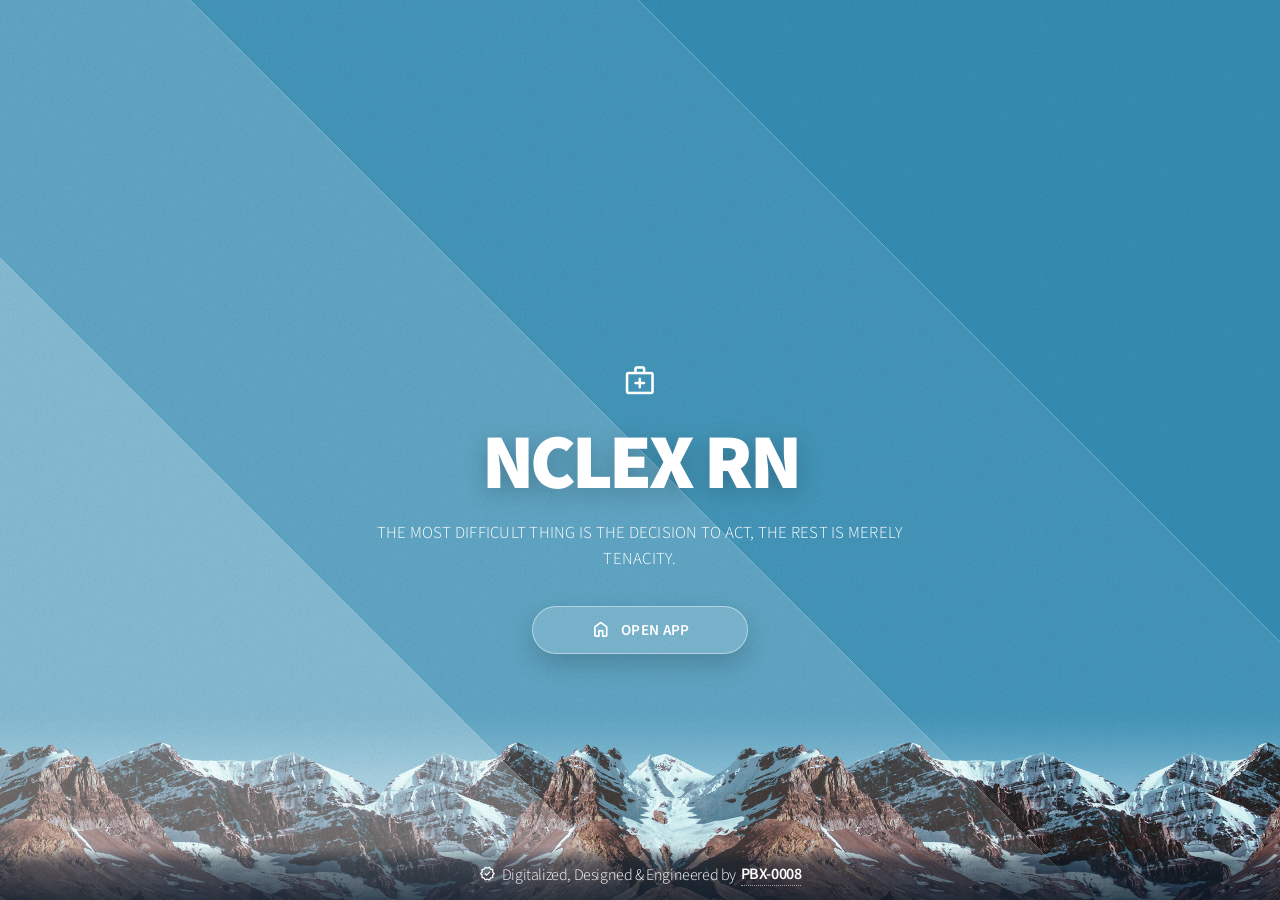
==== index.html @ b42638b0 "Add files via upload" ====
<!DOCTYPE HTML>
<!-- Customized NCLEX RN software by Jagmohan Singh. -->
<html lang="en">
  <head>
    <title>NCLEX RN</title>
    <meta charset="utf-8" />
    <meta name="viewport" content="width=device-width, initial-scale=1, viewport-fit=cover" />
    <meta name="description" content="NCLEX RN learning software launch page" />
    <meta name="theme-color" content="#0067A9" />
    <link rel="preconnect" href="https://fonts.googleapis.com" />
    <link rel="preconnect" href="https://fonts.gstatic.com" crossorigin />
    <link rel="stylesheet" href="https://fonts.googleapis.com/css2?family=Material+Symbols+Rounded:opsz,wght,FILL,GRAD@24,400,1,0" />
    <link rel="stylesheet" href="assets/css/main.css" />
    <noscript><link rel="stylesheet" href="assets/css/noscript.css" /></noscript>
  </head>
  <body class="is-preload">
    <div id="wrapper">
      <div id="bg"></div>
      <div id="overlay"></div>
      <div id="main">
        <header id="header" aria-label="NCLEX RN launch screen">
          <div class="app-badge" aria-hidden="true">
            <span class="material-symbols-rounded">medical_services</span>
          </div>
          <h1>NCLEX RN</h1>
          <p class="tagline">THE MOST DIFFICULT THING IS THE DECISION TO ACT, THE REST IS MERELY TENACITY.</p>
          <nav aria-label="Main software navigation">
            <ul>
              <li class="center-action">
                <a href="main.html" class="launch-button" aria-label="Open NCLEX RN main page" title="Open NCLEX RN main page">
                  <span class="material-symbols-rounded" aria-hidden="true">home</span>
                  <span class="button-text">OPEN APP</span>
                </a>
              </li>
            </ul>
          </nav>
        </header>
        <footer id="footer">
          <span class="copyright">
            <span class="material-symbols-rounded footer-icon" aria-hidden="true">verified</span>
            Digitalized, Designed &amp; Engineered by
            <a href="https://www.instagram.com/pbx0008nclexrn/" target="_blank" rel="noopener noreferrer">PBX-0008</a>
          </span>
        </footer>
      </div>
    </div>
    <script>
      window.addEventListener('load', () => document.body.classList.remove('is-preload'));
      window.onorientationchange = () => { document.body.scrollTop = 0; };
    </script>
  </body>
</html>
---- assets/css/main.css ----
@import url("https://fonts.googleapis.com/css?family=Source+Sans+Pro:300,900");

/*
	Aerial by HTML5 UP
	html5up.net | @ajlkn
	Free for personal and commercial use under the CCA 3.0 license (html5up.net/license)
*/

html, body, div, span, applet, object,
iframe, h1, h2, h3, h4, h5, h6, p, blockquote,
pre, a, abbr, acronym, address, big, cite,
code, del, dfn, em, img, ins, kbd, q, s, samp,
small, strike, strong, sub, sup, tt, var, b,
u, i, center, dl, dt, dd, ol, ul, li, fieldset,
form, label, legend, table, caption, tbody,
tfoot, thead, tr, th, td, article, aside,
canvas, details, embed, figure, figcaption,
footer, header, hgroup, menu, nav, output, ruby,
section, summary, time, mark, audio, video {
	margin: 0;
	padding: 0;
	border: 0;
	font-size: 100%;
	font: inherit;
	vertical-align: baseline;}

article, aside, details, figcaption, figure,
footer, header, hgroup, menu, nav, section {
	display: block;}

body {
	line-height: 1;
}

ol, ul {
	list-style: none;
}

blockquote, q {
	quotes: none;
}

	blockquote:before, blockquote:after, q:before, q:after {
		content: '';
		content: none;
	}

table {
	border-collapse: collapse;
	border-spacing: 0;
}

body {
	-webkit-text-size-adjust: none;
}

mark {
	background-color: transparent;
	color: inherit;
}

input::-moz-focus-inner {
	border: 0;
	padding: 0;
}

input, select, textarea {
	-moz-appearance: none;
	-webkit-appearance: none;
	-ms-appearance: none;
	appearance: none;
}

/* Basic */

	html {
		box-sizing: border-box;
	}

	*, *:before, *:after {
		box-sizing: inherit;
	}

	body {
		background: #fff;
		overflow: hidden;
	}

		body.is-preload *, body.is-preload *:before, body.is-preload *:after {
			-moz-animation: none !important;
			-webkit-animation: none !important;
			-ms-animation: none !important;
			animation: none !important;
			-moz-transition: none !important;
			-webkit-transition: none !important;
			-ms-transition: none !important;
			transition: none !important;
		}

	body, input, select, textarea {
		color: #fff;
		font-family: 'Source Sans Pro', sans-serif;
		font-size: 15pt;
		font-weight: 300 !important;
		letter-spacing: -0.025em;
		line-height: 1.75em;
	}

	a {
		-moz-transition: border-color 0.2s ease-in-out;
		-webkit-transition: border-color 0.2s ease-in-out;
		-ms-transition: border-color 0.2s ease-in-out;
		transition: border-color 0.2s ease-in-out;
		border-bottom: dotted 1px;
		color: inherit;
		outline: 0;
		text-decoration: none;
	}

		a:hover {
			border-color: transparent;
		}

/* Icon */

	.icon {
		text-decoration: none;
		position: relative;
	}

		.icon:before {
			-moz-osx-font-smoothing: grayscale;
			-webkit-font-smoothing: antialiased;
			display: inline-block;
			font-style: normal;
			font-variant: normal;
			text-rendering: auto;
			line-height: 1;
			text-transform: none !important;
			font-family: 'Font Awesome 5 Free';
			font-weight: 400;
		}

		.icon > .label {
			display: none;
		}

		.icon.solid:before {
			font-weight: 900;
		}

		.icon.brands:before {
			font-family: 'Font Awesome 5 Brands';
		}

/* Wrapper */

	@-moz-keyframes wrapper {
		0% {
			opacity: 0;
		}

		100% {
			opacity: 1;
		}
	}

	@-webkit-keyframes wrapper {
		0% {
			opacity: 0;
		}

		100% {
			opacity: 1;
		}
	}

	@-ms-keyframes wrapper {
		0% {
			opacity: 0;
		}

		100% {
			opacity: 1;
		}
	}

	@keyframes wrapper {
		0% {
			opacity: 0;
		}

		100% {
			opacity: 1;
		}
	}

	#wrapper {
		-moz-animation: wrapper 3s forwards;
		-webkit-animation: wrapper 3s forwards;
		-ms-animation: wrapper 3s forwards;
		animation: wrapper 3s forwards;
		height: 100%;
		left: 0;
		opacity: 0;
		position: fixed;
		top: 0;
		width: 100%;
	}

/* BG */

	#bg {
		-moz-animation: bg 60s linear infinite;
		-webkit-animation: bg 60s linear infinite;
		-ms-animation: bg 60s linear infinite;
		animation: bg 60s linear infinite;
		-moz-backface-visibility: hidden;
		-webkit-backface-visibility: hidden;
		-ms-backface-visibility: hidden;
		backface-visibility: hidden;
		-moz-transform: translate3d(0,0,0);
		-webkit-transform: translate3d(0,0,0);
		-ms-transform: translate3d(0,0,0);
		transform: translate3d(0,0,0);
	/* Set your background with this */

		background: #348cb2 url("images/bg.jpg") bottom left;
		background-repeat: repeat-x;
		height: 100%;
		left: 0;
		opacity: 1;
		position: fixed;
		top: 0;
	}

	@-moz-keyframes bg {
		0% {
			-moz-transform: translate3d(0,0,0);
			-webkit-transform: translate3d(0,0,0);
			-ms-transform: translate3d(0,0,0);
			transform: translate3d(0,0,0);
		}

		100% {
			-moz-transform: translate3d(-2250px,0,0);
			-webkit-transform: translate3d(-2250px,0,0);
			-ms-transform: translate3d(-2250px,0,0);
			transform: translate3d(-2250px,0,0);
		}
	}

	@-webkit-keyframes bg {
		0% {
			-moz-transform: translate3d(0,0,0);
			-webkit-transform: translate3d(0,0,0);
			-ms-transform: translate3d(0,0,0);
			transform: translate3d(0,0,0);
		}

		100% {
			-moz-transform: translate3d(-2250px,0,0);
			-webkit-transform: translate3d(-2250px,0,0);
			-ms-transform: translate3d(-2250px,0,0);
			transform: translate3d(-2250px,0,0);
		}
	}

	@-ms-keyframes bg {
		0% {
			-moz-transform: translate3d(0,0,0);
			-webkit-transform: translate3d(0,0,0);
			-ms-transform: translate3d(0,0,0);
			transform: translate3d(0,0,0);
		}

		100% {
			-moz-transform: translate3d(-2250px,0,0);
			-webkit-transform: translate3d(-2250px,0,0);
			-ms-transform: translate3d(-2250px,0,0);
			transform: translate3d(-2250px,0,0);
		}
	}

	@keyframes bg {
		0% {
			-moz-transform: translate3d(0,0,0);
			-webkit-transform: translate3d(0,0,0);
			-ms-transform: translate3d(0,0,0);
			transform: translate3d(0,0,0);
		}

		100% {
			-moz-transform: translate3d(-2250px,0,0);
			-webkit-transform: translate3d(-2250px,0,0);
			-ms-transform: translate3d(-2250px,0,0);
			transform: translate3d(-2250px,0,0);
		}
	}

	#bg {
		background-size: 2250px auto;
		width: 6750px;
	}

/* Overlay */

	@-moz-keyframes overlay {
		0% {
			opacity: 0;
		}

		100% {
			opacity: 1;
		}
	}

	@-webkit-keyframes overlay {
		0% {
			opacity: 0;
		}

		100% {
			opacity: 1;
		}
	}

	@-ms-keyframes overlay {
		0% {
			opacity: 0;
		}

		100% {
			opacity: 1;
		}
	}

	@keyframes overlay {
		0% {
			opacity: 0;
		}

		100% {
			opacity: 1;
		}
	}

	#overlay {
		-moz-animation: overlay 1.5s 1.5s forwards;
		-webkit-animation: overlay 1.5s 1.5s forwards;
		-ms-animation: overlay 1.5s 1.5s forwards;
		animation: overlay 1.5s 1.5s forwards;
		background-attachment: fixed, fixed;
		background-image: url("images/overlay-pattern.png"), url("images/overlay.svg");
		background-position: top left, center center;
		background-repeat: repeat, no-repeat;
		background-size: auto, cover;
		height: 100%;
		left: 0;
		opacity: 0;
		position: fixed;
		top: 0;
		width: 100%;
	}

/* Main */

	#main {
		height: 100%;
		left: 0;
		position: fixed;
		text-align: center;
		top: 0;
		width: 100%;
	}

		#main:before {
			content: '';
			display: inline-block;
			height: 100%;
			margin-right: 0;
			vertical-align: middle;
			width: 1px;
		}

/* Header */

	@-moz-keyframes header {
		0% {
			-moz-transform: translate3d(0,1em,0);
			-webkit-transform: translate3d(0,1em,0);
			-ms-transform: translate3d(0,1em,0);
			transform: translate3d(0,1em,0);
			opacity: 0;
		}

		100% {
			-moz-transform: translate3d(0,0,0);
			-webkit-transform: translate3d(0,0,0);
			-ms-transform: translate3d(0,0,0);
			transform: translate3d(0,0,0);
			opacity: 1;
		}
	}

	@-webkit-keyframes header {
		0% {
			-moz-transform: translate3d(0,1em,0);
			-webkit-transform: translate3d(0,1em,0);
			-ms-transform: translate3d(0,1em,0);
			transform: translate3d(0,1em,0);
			opacity: 0;
		}

		100% {
			-moz-transform: translate3d(0,0,0);
			-webkit-transform: translate3d(0,0,0);
			-ms-transform: translate3d(0,0,0);
			transform: translate3d(0,0,0);
			opacity: 1;
		}
	}

	@-ms-keyframes header {
		0% {
			-moz-transform: translate3d(0,1em,0);
			-webkit-transform: translate3d(0,1em,0);
			-ms-transform: translate3d(0,1em,0);
			transform: translate3d(0,1em,0);
			opacity: 0;
		}

		100% {
			-moz-transform: translate3d(0,0,0);
			-webkit-transform: translate3d(0,0,0);
			-ms-transform: translate3d(0,0,0);
			transform: translate3d(0,0,0);
			opacity: 1;
		}
	}

	@keyframes header {
		0% {
			-moz-transform: translate3d(0,1em,0);
			-webkit-transform: translate3d(0,1em,0);
			-ms-transform: translate3d(0,1em,0);
			transform: translate3d(0,1em,0);
			opacity: 0;
		}

		100% {
			-moz-transform: translate3d(0,0,0);
			-webkit-transform: translate3d(0,0,0);
			-ms-transform: translate3d(0,0,0);
			transform: translate3d(0,0,0);
			opacity: 1;
		}
	}

	@-moz-keyframes nav-icons {
		0% {
			-moz-transform: translate3d(0,1em,0);
			-webkit-transform: translate3d(0,1em,0);
			-ms-transform: translate3d(0,1em,0);
			transform: translate3d(0,1em,0);
			opacity: 0;
		}

		100% {
			-moz-transform: translate3d(0,0,0);
			-webkit-transform: translate3d(0,0,0);
			-ms-transform: translate3d(0,0,0);
			transform: translate3d(0,0,0);
			opacity: 1;
		}
	}

	@-webkit-keyframes nav-icons {
		0% {
			-moz-transform: translate3d(0,1em,0);
			-webkit-transform: translate3d(0,1em,0);
			-ms-transform: translate3d(0,1em,0);
			transform: translate3d(0,1em,0);
			opacity: 0;
		}

		100% {
			-moz-transform: translate3d(0,0,0);
			-webkit-transform: translate3d(0,0,0);
			-ms-transform: translate3d(0,0,0);
			transform: translate3d(0,0,0);
			opacity: 1;
		}
	}

	@-ms-keyframes nav-icons {
		0% {
			-moz-transform: translate3d(0,1em,0);
			-webkit-transform: translate3d(0,1em,0);
			-ms-transform: translate3d(0,1em,0);
			transform: translate3d(0,1em,0);
			opacity: 0;
		}

		100% {
			-moz-transform: translate3d(0,0,0);
			-webkit-transform: translate3d(0,0,0);
			-ms-transform: translate3d(0,0,0);
			transform: translate3d(0,0,0);
			opacity: 1;
		}
	}

	@keyframes nav-icons {
		0% {
			-moz-transform: translate3d(0,1em,0);
			-webkit-transform: translate3d(0,1em,0);
			-ms-transform: translate3d(0,1em,0);
			transform: translate3d(0,1em,0);
			opacity: 0;
		}

		100% {
			-moz-transform: translate3d(0,0,0);
			-webkit-transform: translate3d(0,0,0);
			-ms-transform: translate3d(0,0,0);
			transform: translate3d(0,0,0);
			opacity: 1;
		}
	}

	#header {
		-moz-animation: header 1s 2.25s forwards;
		-webkit-animation: header 1s 2.25s forwards;
		-ms-animation: header 1s 2.25s forwards;
		animation: header 1s 2.25s forwards;
		-moz-backface-visibility: hidden;
		-webkit-backface-visibility: hidden;
		-ms-backface-visibility: hidden;
		backface-visibility: hidden;
		-moz-transform: translate3d(0,0,0);
		-webkit-transform: translate3d(0,0,0);
		-ms-transform: translate3d(0,0,0);
		transform: translate3d(0,0,0);
		cursor: default;
		display: inline-block;
		opacity: 0;
		position: relative;
		text-align: center;
		top: -1em;
		vertical-align: middle;
		width: 90%;
	}

		#header h1 {
			font-size: 4.35em;
			font-weight: 900;
			letter-spacing: -0.035em;
			line-height: 1em;
		}

		#header p {
			font-size: 1.25em;
			margin: 0.75em 0 0.25em 0;
			opacity: 0.75;
		}

		#header nav {
			margin: 1.5em 0 0 0;
		}

			#header nav li {
				-moz-animation: nav-icons 0.5s ease-in-out forwards;
				-webkit-animation: nav-icons 0.5s ease-in-out forwards;
				-ms-animation: nav-icons 0.5s ease-in-out forwards;
				animation: nav-icons 0.5s ease-in-out forwards;
				-moz-backface-visibility: hidden;
				-webkit-backface-visibility: hidden;
				-ms-backface-visibility: hidden;
				backface-visibility: hidden;
				-moz-transform: translate3d(0,0,0);
				-webkit-transform: translate3d(0,0,0);
				-ms-transform: translate3d(0,0,0);
				transform: translate3d(0,0,0);
				display: inline-block;
				height: 5.35em;
				line-height: 5.885em;
				opacity: 0;
				position: relative;
				top: 0;
				width: 5.35em;
			}

				#header nav li:nth-child(1) {
					-moz-animation-delay: 2.5s;
					-webkit-animation-delay: 2.5s;
					-ms-animation-delay: 2.5s;
					animation-delay: 2.5s;
				}

				#header nav li:nth-child(2) {
					-moz-animation-delay: 2.75s;
					-webkit-animation-delay: 2.75s;
					-ms-animation-delay: 2.75s;
					animation-delay: 2.75s;
				}

				#header nav li:nth-child(3) {
					-moz-animation-delay: 3s;
					-webkit-animation-delay: 3s;
					-ms-animation-delay: 3s;
					animation-delay: 3s;
				}

				#header nav li:nth-child(4) {
					-moz-animation-delay: 3.25s;
					-webkit-animation-delay: 3.25s;
					-ms-animation-delay: 3.25s;
					animation-delay: 3.25s;
				}

				#header nav li:nth-child(5) {
					-moz-animation-delay: 3.5s;
					-webkit-animation-delay: 3.5s;
					-ms-animation-delay: 3.5s;
					animation-delay: 3.5s;
				}

				#header nav li:nth-child(6) {
					-moz-animation-delay: 3.75s;
					-webkit-animation-delay: 3.75s;
					-ms-animation-delay: 3.75s;
					animation-delay: 3.75s;
				}

				#header nav li:nth-child(7) {
					-moz-animation-delay: 4s;
					-webkit-animation-delay: 4s;
					-ms-animation-delay: 4s;
					animation-delay: 4s;
				}

				#header nav li:nth-child(8) {
					-moz-animation-delay: 4.25s;
					-webkit-animation-delay: 4.25s;
					-ms-animation-delay: 4.25s;
					animation-delay: 4.25s;
				}

				#header nav li:nth-child(9) {
					-moz-animation-delay: 4.5s;
					-webkit-animation-delay: 4.5s;
					-ms-animation-delay: 4.5s;
					animation-delay: 4.5s;
				}

				#header nav li:nth-child(10) {
					-moz-animation-delay: 4.75s;
					-webkit-animation-delay: 4.75s;
					-ms-animation-delay: 4.75s;
					animation-delay: 4.75s;
				}

			#header nav a {
				-webkit-tap-highlight-color: rgba(0, 0, 0, 0);
				-webkit-touch-callout: none;
				border: 0;
				display: inline-block;
			}

				#header nav a:before {
					-moz-transition: all 0.2s ease-in-out;
					-webkit-transition: all 0.2s ease-in-out;
					-ms-transition: all 0.2s ease-in-out;
					transition: all 0.2s ease-in-out;
					border-radius: 100%;
					border: solid 1px #fff;
					display: block;
					font-size: 1.75em;
					height: 2.5em;
					line-height: 2.5em;
					position: relative;
					text-align: center;
					top: 0;
					width: 2.5em;
				}

				#header nav a:hover {
					font-size: 1.1em;
				}

					#header nav a:hover:before {
						background-color: rgba(255, 255, 255, 0.175);
						color: #fff;
					}

				#header nav a:active {
					font-size: 0.95em;
					background: none;
				}

					#header nav a:active:before {
						background-color: rgba(255, 255, 255, 0.35);
						color: #fff;
					}

				#header nav a span {
					display: none;
				}

/* Footer */

	#footer {
		background-image: -moz-linear-gradient(top, rgba(0,0,0,0), rgba(0,0,0,0.5) 75%);
		background-image: -webkit-linear-gradient(top, rgba(0,0,0,0), rgba(0,0,0,0.5) 75%);
		background-image: -ms-linear-gradient(top, rgba(0,0,0,0), rgba(0,0,0,0.5) 75%);
		background-image: linear-gradient(top, rgba(0,0,0,0), rgba(0,0,0,0.5) 75%);
		bottom: 0;
		cursor: default;
		height: 6em;
		left: 0;
		line-height: 8em;
		position: absolute;
		text-align: center;
		width: 100%;
	}

/* Wide */

	@media screen and (max-width: 1680px) {

		/* Basic */

			body, input, select, textarea {
				font-size: 13pt;
			}

		/* BG */

			@-moz-keyframes bg {
				0% {
					-moz-transform: translate3d(0,0,0);
					-webkit-transform: translate3d(0,0,0);
					-ms-transform: translate3d(0,0,0);
					transform: translate3d(0,0,0);
				}

				100% {
					-moz-transform: translate3d(-1500px,0,0);
					-webkit-transform: translate3d(-1500px,0,0);
					-ms-transform: translate3d(-1500px,0,0);
					transform: translate3d(-1500px,0,0);
				}

	}

		@-webkit-keyframes bg {
			0% {
				-moz-transform: translate3d(0,0,0);
				-webkit-transform: translate3d(0,0,0);
				-ms-transform: translate3d(0,0,0);
				transform: translate3d(0,0,0);
			}

			100% {
				-moz-transform: translate3d(-1500px,0,0);
				-webkit-transform: translate3d(-1500px,0,0);
				-ms-transform: translate3d(-1500px,0,0);
				transform: translate3d(-1500px,0,0);
			}
			}

		@-ms-keyframes bg {
			0% {
				-moz-transform: translate3d(0,0,0);
				-webkit-transform: translate3d(0,0,0);
				-ms-transform: translate3d(0,0,0);
				transform: translate3d(0,0,0);
			}

			100% {
				-moz-transform: translate3d(-1500px,0,0);
				-webkit-transform: translate3d(-1500px,0,0);
				-ms-transform: translate3d(-1500px,0,0);
				transform: translate3d(-1500px,0,0);
			}
		}

		@keyframes bg {
			0% {
				-moz-transform: translate3d(0,0,0);
				-webkit-transform: translate3d(0,0,0);
				-ms-transform: translate3d(0,0,0);
				transform: translate3d(0,0,0);
			}

			100% {
				-moz-transform: translate3d(-1500px,0,0);
				-webkit-transform: translate3d(-1500px,0,0);
				-ms-transform: translate3d(-1500px,0,0);
				transform: translate3d(-1500px,0,0);
			}
		}

		#bg {
			background-size: 1500px auto;
			width: 4500px;
		} }

/* Normal */

	@media screen and (max-width: 1280px) {

		/* Basic */

			body, input, select, textarea {
				font-size: 12pt;
			}

		/* BG */

			@-moz-keyframes bg {
				0% {
					-moz-transform: translate3d(0,0,0);
					-webkit-transform: translate3d(0,0,0);
					-ms-transform: translate3d(0,0,0);
					transform: translate3d(0,0,0);
				}

				100% {
					-moz-transform: translate3d(-750px,0,0);
					-webkit-transform: translate3d(-750px,0,0);
					-ms-transform: translate3d(-750px,0,0);
					transform: translate3d(-750px,0,0);
				}

	}

		@-webkit-keyframes bg {
			0% {
				-moz-transform: translate3d(0,0,0);
				-webkit-transform: translate3d(0,0,0);
				-ms-transform: translate3d(0,0,0);
				transform: translate3d(0,0,0);
			}

			100% {
				-moz-transform: translate3d(-750px,0,0);
				-webkit-transform: translate3d(-750px,0,0);
				-ms-transform: translate3d(-750px,0,0);
				transform: translate3d(-750px,0,0);
			}
			}

		@-ms-keyframes bg {
			0% {
				-moz-transform: translate3d(0,0,0);
				-webkit-transform: translate3d(0,0,0);
				-ms-transform: translate3d(0,0,0);
				transform: translate3d(0,0,0);
			}

			100% {
				-moz-transform: translate3d(-750px,0,0);
				-webkit-transform: translate3d(-750px,0,0);
				-ms-transform: translate3d(-750px,0,0);
				transform: translate3d(-750px,0,0);
			}
		}

		@keyframes bg {
			0% {
				-moz-transform: translate3d(0,0,0);
				-webkit-transform: translate3d(0,0,0);
				-ms-transform: translate3d(0,0,0);
				transform: translate3d(0,0,0);
			}

			100% {
				-moz-transform: translate3d(-750px,0,0);
				-webkit-transform: translate3d(-750px,0,0);
				-ms-transform: translate3d(-750px,0,0);
				transform: translate3d(-750px,0,0);
			}
		}

		#bg {
			background-size: 750px auto;
			width: 2250px;
		} }

/* Mobile */

	@media screen and (max-width: 736px) {

		/* Basic */

			body {
				min-width: 320px;
			}

			body, input, select, textarea {
				font-size: 11pt;
			}

		/* BG */

			@-moz-keyframes bg {
				0% {
					-moz-transform: translate3d(0,0,0);
					-webkit-transform: translate3d(0,0,0);
					-ms-transform: translate3d(0,0,0);
					transform: translate3d(0,0,0);
				}

				100% {
					-moz-transform: translate3d(-300px,0,0);
					-webkit-transform: translate3d(-300px,0,0);
					-ms-transform: translate3d(-300px,0,0);
					transform: translate3d(-300px,0,0);
				}

	}

		@-webkit-keyframes bg {
			0% {
				-moz-transform: translate3d(0,0,0);
				-webkit-transform: translate3d(0,0,0);
				-ms-transform: translate3d(0,0,0);
				transform: translate3d(0,0,0);
			}

			100% {
				-moz-transform: translate3d(-300px,0,0);
				-webkit-transform: translate3d(-300px,0,0);
				-ms-transform: translate3d(-300px,0,0);
				transform: translate3d(-300px,0,0);
			}
			}

		@-ms-keyframes bg {
			0% {
				-moz-transform: translate3d(0,0,0);
				-webkit-transform: translate3d(0,0,0);
				-ms-transform: translate3d(0,0,0);
				transform: translate3d(0,0,0);
			}

			100% {
				-moz-transform: translate3d(-300px,0,0);
				-webkit-transform: translate3d(-300px,0,0);
				-ms-transform: translate3d(-300px,0,0);
				transform: translate3d(-300px,0,0);
			}
		}

		@keyframes bg {
			0% {
				-moz-transform: translate3d(0,0,0);
				-webkit-transform: translate3d(0,0,0);
				-ms-transform: translate3d(0,0,0);
				transform: translate3d(0,0,0);
			}

			100% {
				-moz-transform: translate3d(-300px,0,0);
				-webkit-transform: translate3d(-300px,0,0);
				-ms-transform: translate3d(-300px,0,0);
				transform: translate3d(-300px,0,0);
			}
		}

		#bg {
			background-size: 300px auto;
			width: 900px;
		}

	/* Header */

		#header h1 {
			font-size: 2.5em;
		}

		#header p {
			font-size: 1em;
		}

		#header nav {
			font-size: 1em;
		}

			#header nav a:hover {
				font-size: 1em;
			}

			#header nav a:active {
				font-size: 1em;
			} }

/* Mobile (Portrait) */

	@media screen and (max-width: 480px) {

		/* BG */

			@-moz-keyframes bg {
				0% {
					-moz-transform: translate3d(0,0,0);
					-webkit-transform: translate3d(0,0,0);
					-ms-transform: translate3d(0,0,0);
					transform: translate3d(0,0,0);
				}

				100% {
					-moz-transform: translate3d(-412.5px,0,0);
					-webkit-transform: translate3d(-412.5px,0,0);
					-ms-transform: translate3d(-412.5px,0,0);
					transform: translate3d(-412.5px,0,0);
				}

	}

		@-webkit-keyframes bg {
			0% {
				-moz-transform: translate3d(0,0,0);
				-webkit-transform: translate3d(0,0,0);
				-ms-transform: translate3d(0,0,0);
				transform: translate3d(0,0,0);
			}

			100% {
				-moz-transform: translate3d(-412.5px,0,0);
				-webkit-transform: translate3d(-412.5px,0,0);
				-ms-transform: translate3d(-412.5px,0,0);
				transform: translate3d(-412.5px,0,0);
			}
			}

		@-ms-keyframes bg {
			0% {
				-moz-transform: translate3d(0,0,0);
				-webkit-transform: translate3d(0,0,0);
				-ms-transform: translate3d(0,0,0);
				transform: translate3d(0,0,0);
			}

			100% {
				-moz-transform: translate3d(-412.5px,0,0);
				-webkit-transform: translate3d(-412.5px,0,0);
				-ms-transform: translate3d(-412.5px,0,0);
				transform: translate3d(-412.5px,0,0);
			}
		}

		@keyframes bg {
			0% {
				-moz-transform: translate3d(0,0,0);
				-webkit-transform: translate3d(0,0,0);
				-ms-transform: translate3d(0,0,0);
				transform: translate3d(0,0,0);
			}

			100% {
				-moz-transform: translate3d(-412.5px,0,0);
				-webkit-transform: translate3d(-412.5px,0,0);
				-ms-transform: translate3d(-412.5px,0,0);
				transform: translate3d(-412.5px,0,0);
			}
		}

		#bg {
			background-size: 412.5px auto;
			width: 1237.5px;
		}

	/* Header */

		#header nav {
			padding: 0 1em;
		} }
/* NCLEX RN custom friendly launch styling */
	#header {
		background: rgba(2, 15, 35, 0.26);
		border: 1px solid rgba(255, 255, 255, 0.22);
		border-radius: 2em;
		box-shadow: 0 1.25em 4em rgba(0, 0, 0, 0.22);
		max-width: 46em;
		padding: 2.6em 2em 2.8em 2em;
		-webkit-backdrop-filter: blur(8px);
		backdrop-filter: blur(8px);
	}

	.app-badge {
		align-items: center;
		background: rgba(255, 255, 255, 0.16);
		border: 1px solid rgba(255, 255, 255, 0.32);
		border-radius: 999px;
		display: inline-flex;
		height: 3.65em;
		justify-content: center;
		margin-bottom: 1em;
		width: 3.65em;
	}

	.app-badge .material-symbols-rounded {
		font-size: 2.1em;
		line-height: 1;
	}

	#header h1 {
		font-size: 4.85em;
		letter-spacing: -0.045em;
		text-shadow: 0 0.08em 0.3em rgba(0, 0, 0, 0.22);
	}

	#header p.tagline {
		font-size: 1.05em;
		font-weight: 300 !important;
		letter-spacing: 0.015em;
		line-height: 1.55em;
		margin: 1em auto 0 auto;
		max-width: 34em;
		opacity: 0.9;
	}

	#header nav {
		margin-top: 2.1em;
	}

	#header nav li.center-action {
		height: auto;
		line-height: 1;
		width: auto;
	}

	#header nav a.launch-button {
		align-items: center;
		background: rgba(255, 255, 255, 0.16);
		border: 1px solid rgba(255, 255, 255, 0.44);
		border-radius: 999px;
		box-shadow: 0 0.8em 2em rgba(0, 0, 0, 0.22);
		display: inline-flex;
		gap: 0.55em;
		justify-content: center;
		min-width: 13.5em;
		padding: 0.78em 1.15em;
		-webkit-tap-highlight-color: rgba(255, 255, 255, 0.18);
		transition: transform 0.2s ease-in-out, background-color 0.2s ease-in-out, box-shadow 0.2s ease-in-out;
	}

	#header nav a.launch-button:before {
		display: none;
	}

	#header nav a.launch-button:hover {
		background: rgba(255, 255, 255, 0.24);
		box-shadow: 0 1em 2.4em rgba(0, 0, 0, 0.26);
		font-size: 1em;
		transform: translateY(-0.15em);
	}

	#header nav a.launch-button:active {
		background: rgba(255, 255, 255, 0.32);
		font-size: 1em;
		transform: translateY(0);
	}

	#header nav a.launch-button .material-symbols-rounded {
		font-size: 1.35em;
		line-height: 1;
	}

	#header nav a.launch-button .button-text {
		display: inline;
		font-size: 0.95em;
		font-weight: 600;
		letter-spacing: 0.02em;
		line-height: 1.2em;
	}

	.material-symbols-rounded {
		font-family: 'Material Symbols Rounded';
		font-weight: normal;
		font-style: normal;
		font-size: 1em;
		line-height: 1;
		letter-spacing: normal;
		text-transform: none;
		display: inline-block;
		white-space: nowrap;
		word-wrap: normal;
		direction: ltr;
		-webkit-font-feature-settings: 'liga';
		-webkit-font-smoothing: antialiased;
		font-feature-settings: 'liga';
	}

	#footer {
		height: 7.5em;
		line-height: 1.45em;
		padding: 3.1em 1em 1.2em 1em;
	}

	#footer .copyright {
		align-items: center;
		display: inline-flex;
		flex-wrap: wrap;
		gap: 0.3em;
		justify-content: center;
	}

	#footer .footer-icon {
		font-size: 1.05em;
		margin-right: 0.1em;
	}

	#footer a {
		border-bottom-color: rgba(255, 255, 255, 0.55);
		font-weight: 600;
	}

	#footer .template-credit {
		display: block;
		font-size: 0.7em;
		line-height: 1.4em;
		opacity: 0.58;
	}

	@media screen and (max-width: 736px) {
		#header {
			border-radius: 1.4em;
			padding: 2.1em 1.2em 2.35em 1.2em;
			width: 88%;
		}

		#header h1 {
			font-size: 3.3em;
		}

		#header p.tagline {
			font-size: 0.95em;
			max-width: 24em;
		}

		#header nav a.launch-button {
			min-width: 11.75em;
			padding: 0.74em 1em;
		}
	}

	@media screen and (max-width: 480px) {
		#header nav {
			padding: 0;
		}

		#header h1 {
			font-size: 2.75em;
		}

		.app-badge {
			height: 3.25em;
			width: 3.25em;
		}

		#footer {
			font-size: 0.9em;
			height: 8em;
			padding-top: 3em;
		}
	}

	#header nav a.launch-button .material-symbols-rounded {
		display: inline-block;
	}


/* --- v21 welcome screen: remove boxed/card layout --- */
#header {
  background: transparent !important;
  border: 0 !important;
  border-radius: 0 !important;
  box-shadow: none !important;
  max-width: 58em !important;
  padding: 0 1.25em !important;
  -webkit-backdrop-filter: none !important;
  backdrop-filter: none !important;
}

#header::before,
#header::after {
  display: none !important;
  content: none !important;
}

.app-badge {
  background: transparent !important;
  border: 0 !important;
  box-shadow: none !important;
}

#header nav a.launch-button {
  box-shadow: 0 0.65em 1.6em rgba(0, 0, 0, 0.18) !important;
}

@media screen and (max-width: 736px) {
  #header {
    width: 100% !important;
    padding: 0 1rem !important;
  }
}


/* --- v33 launch screen mobile/PWA visibility hard fix --- */
html,
body {
  min-height: 100% !important;
  width: 100% !important;
}

#wrapper,
#main,
#header,
#header nav li {
  opacity: 1 !important;
  visibility: visible !important;
}

body.is-preload #wrapper,
body.is-preload #header,
body.is-preload #header nav li,
#wrapper,
#header,
#header nav li {
  -moz-animation: none !important;
  -webkit-animation: none !important;
  -ms-animation: none !important;
  animation: none !important;
}

#wrapper {
  position: fixed !important;
  inset: 0 !important;
  height: 100dvh !important;
  min-height: 100vh !important;
}

#main {
  position: fixed !important;
  inset: 0 !important;
  width: 100% !important;
  min-height: 100dvh !important;
  height: 100dvh !important;
  display: flex !important;
  align-items: center !important;
  justify-content: center !important;
  overflow-y: auto !important;
  -webkit-overflow-scrolling: touch !important;
  padding: calc(1rem + env(safe-area-inset-top, 0px)) 1rem calc(5.8rem + env(safe-area-inset-bottom, 0px)) !important;
}

#main:before {
  display: none !important;
  content: none !important;
}

#header {
  display: block !important;
  position: relative !important;
  top: 0 !important;
  width: min(100%, 58em) !important;
  max-width: 58em !important;
  transform: none !important;
  -webkit-transform: none !important;
  margin: auto !important;
  z-index: 5 !important;
}

#header h1,
#header p,
#header .app-badge,
#header nav,
#header nav ul,
#header nav li,
#header nav a.launch-button,
#header nav a.launch-button .material-symbols-rounded,
#header nav a.launch-button .button-text {
  opacity: 1 !important;
  visibility: visible !important;
}

#header nav li.center-action,
#header nav li {
  display: inline-flex !important;
  align-items: center !important;
  justify-content: center !important;
  height: auto !important;
  line-height: 1 !important;
  width: auto !important;
  top: 0 !important;
}

#header nav a.launch-button {
  display: inline-flex !important;
}

@media screen and (max-width: 736px) {
  #main {
    align-items: center !important;
    justify-content: center !important;
    padding: calc(.85rem + env(safe-area-inset-top, 0px)) .85rem calc(5.6rem + env(safe-area-inset-bottom, 0px)) !important;
  }

  #header {
    width: 100% !important;
    padding: 0 .5rem !important;
  }

  #header h1 {
    font-size: clamp(2.45rem, 13vw, 3.35rem) !important;
    line-height: .95 !important;
  }

  #header p.tagline {
    display: block !important;
    font-size: clamp(.82rem, 3.7vw, .98rem) !important;
    line-height: 1.45 !important;
    max-width: 24rem !important;
    margin-top: .9rem !important;
  }

  .app-badge {
    display: inline-flex !important;
  }

  #header nav {
    display: block !important;
    margin-top: 1.45rem !important;
    padding: 0 !important;
  }

  #header nav a.launch-button {
    min-width: 11.6rem !important;
    padding: .75rem 1rem !important;
  }
}

@media screen and (max-width: 380px), screen and (max-height: 640px) {
  #main {
    align-items: flex-start !important;
    padding-top: calc(1rem + env(safe-area-inset-top, 0px)) !important;
  }

  #header h1 {
    font-size: clamp(2.15rem, 12vw, 2.7rem) !important;
  }

  #header p.tagline {
    font-size: .78rem !important;
    line-height: 1.35 !important;
  }

  .app-badge {
    height: 2.8em !important;
    width: 2.8em !important;
    margin-bottom: .7em !important;
  }

  #header nav {
    margin-top: 1rem !important;
  }
}


/* --- v34 launch page scrolling/mobile visibility correction --- */
html,
body {
  overflow-x: hidden !important;
  overflow-y: auto !important;
  height: auto !important;
  min-height: 100% !important;
  touch-action: pan-y !important;
}

#wrapper,
#main {
  overflow-y: auto !important;
  -webkit-overflow-scrolling: touch !important;
  touch-action: pan-y !important;
}

#main {
  align-items: center !important;
  min-height: 100dvh !important;
  height: auto !important;
}

@media (max-width: 760px) {
  #main {
    align-items: flex-start !important;
    justify-content: center !important;
    padding-top: calc(2.1rem + env(safe-area-inset-top, 0px)) !important;
    padding-bottom: calc(7rem + env(safe-area-inset-bottom, 0px)) !important;
  }

  #header {
    margin-top: 0 !important;
    margin-bottom: auto !important;
  }
}


/* --- v36 iPhone/PWA launch bottom safe-area background fix --- */
html,
body {
  background-color: #348cb2 !important;
  background-image: url("images/bg.jpg") !important;
  background-position: bottom center !important;
  background-repeat: repeat-x !important;
  background-size: auto 34vh !important;
  min-height: 100vh !important;
  min-height: 100svh !important;
  min-height: 100dvh !important;
}

#wrapper,
#main,
#overlay {
  min-height: 100vh !important;
  min-height: 100svh !important;
  min-height: 100dvh !important;
}

#wrapper {
  position: fixed !important;
  inset: 0 !important;
  overflow: hidden !important;
  background: #348cb2 !important;
}

#main {
  position: fixed !important;
  inset: 0 !important;
  height: 100vh !important;
  height: 100svh !important;
  height: 100dvh !important;
  overflow: hidden !important;
  background: transparent !important;
  padding-bottom: calc(6.8rem + env(safe-area-inset-bottom, 0px)) !important;
}

#bg {
  position: fixed !important;
  left: 0 !important;
  right: auto !important;
  top: 0 !important;
  bottom: -2px !important;
  height: calc(100vh + 4px) !important;
  height: calc(100svh + 4px) !important;
  height: calc(100dvh + 4px) !important;
  min-height: calc(100vh + 4px) !important;
  min-height: calc(100svh + 4px) !important;
  min-height: calc(100dvh + 4px) !important;
  background-color: #348cb2 !important;
}

#footer {
  bottom: env(safe-area-inset-bottom, 0px) !important;
}

@supports (-webkit-touch-callout: none) {
  html,
  body,
  #wrapper,
  #main,
  #overlay {
    min-height: -webkit-fill-available !important;
  }

  #main {
    height: -webkit-fill-available !important;
  }
}

@media screen and (max-width: 736px) {
  html,
  body {
    background-size: auto 38vh !important;
  }

  #main {
    padding-bottom: calc(7.4rem + env(safe-area-inset-bottom, 0px)) !important;
  }
}


/* --- v43 launch page edge-to-edge footer + safe-area polish --- */
html,
body {
  width: 100% !important;
  min-height: 100vh !important;
  min-height: 100svh !important;
  min-height: 100dvh !important;
  overflow: hidden !important;
  background-color: #348cb2 !important;
}

#wrapper {
  position: fixed !important;
  inset: 0 !important;
  overflow: hidden !important;
}

#main {
  position: fixed !important;
  inset: 0 !important;
  width: 100% !important;
  height: 100vh !important;
  height: 100svh !important;
  height: 100dvh !important;
  min-height: 100vh !important;
  min-height: 100svh !important;
  min-height: 100dvh !important;
  display: flex !important;
  align-items: center !important;
  justify-content: center !important;
  overflow: hidden !important;
  padding: calc(1rem + env(safe-area-inset-top, 0px)) 1rem calc(8.35rem + env(safe-area-inset-bottom, 0px)) !important;
}

#header {
  margin: auto !important;
  margin-bottom: calc(7rem + env(safe-area-inset-bottom, 0px)) !important;
  width: min(100%, 58em) !important;
}

#bg {
  bottom: 0 !important;
  min-height: 100vh !important;
  min-height: 100svh !important;
  min-height: 100dvh !important;
  height: 100vh !important;
  height: 100svh !important;
  height: 100dvh !important;
  background-position: left bottom !important;
}

#footer {
  position: fixed !important;
  left: 0 !important;
  right: 0 !important;
  bottom: 0 !important;
  width: 100% !important;
  height: auto !important;
  min-height: 0 !important;
  line-height: 1.35 !important;
  padding: 1.1rem 1rem calc(1.05rem + env(safe-area-inset-bottom, 0px)) !important;
  background: linear-gradient(180deg, rgba(0,0,0,0) 0%, rgba(8,24,41,.52) 28%, rgba(8,24,41,.76) 100%) !important;
  z-index: 6 !important;
}

#footer .copyright,
#footer .template-credit {
  position: relative !important;
  z-index: 1 !important;
}

@media screen and (max-width: 736px) {
  #main {
    padding: calc(1.15rem + env(safe-area-inset-top, 0px)) .9rem calc(8rem + env(safe-area-inset-bottom, 0px)) !important;
  }

  #header {
    width: 100% !important;
    margin-bottom: calc(6.65rem + env(safe-area-inset-bottom, 0px)) !important;
    padding: 0 .45rem !important;
  }

  #footer {
    padding: .95rem .8rem calc(.9rem + env(safe-area-inset-bottom, 0px)) !important;
  }
}

@media screen and (max-width: 420px) {
  #main {
    padding-bottom: calc(7.65rem + env(safe-area-inset-bottom, 0px)) !important;
  }

  #header {
    margin-bottom: calc(6.2rem + env(safe-area-inset-bottom, 0px)) !important;
  }

  #footer .copyright {
    font-size: .92rem !important;
  }

  #footer .template-credit {
    font-size: .72rem !important;
  }
}

/* --- v44 iPhone welcome-screen lower-area fix --- */
html,
body {
  background-color: #348cb2 !important;
}

@supports (-webkit-touch-callout: none) {
  html,
  body {
    height: -webkit-fill-available !important;
    min-height: -webkit-fill-available !important;
    overflow: hidden !important;
    overscroll-behavior: none !important;
  }

  #wrapper {
    position: fixed !important;
    inset: 0 !important;
    height: -webkit-fill-available !important;
    min-height: -webkit-fill-available !important;
    overflow: hidden !important;
    background-color: #348cb2 !important;
  }

  #main {
    position: fixed !important;
    inset: 0 !important;
    height: -webkit-fill-available !important;
    min-height: -webkit-fill-available !important;
    display: flex !important;
    align-items: center !important;
    justify-content: center !important;
    overflow-y: auto !important;
    -webkit-overflow-scrolling: touch !important;
    padding: max(.9rem, env(safe-area-inset-top, 0px)) .9rem calc(7.15rem + env(safe-area-inset-bottom, 0px)) !important;
    background: transparent !important;
  }

  #header {
    margin: auto auto calc(5.75rem + env(safe-area-inset-bottom, 0px)) auto !important;
    width: min(100%, 58em) !important;
    transform: translateZ(0) !important;
    -webkit-transform: translateZ(0) !important;
  }

  #bg,
  #overlay {
    position: fixed !important;
    inset: 0 !important;
    height: -webkit-fill-available !important;
    min-height: -webkit-fill-available !important;
  }

  #bg {
    bottom: -4px !important;
    min-height: calc(100% + 8px) !important;
    background-color: #348cb2 !important;
    background-position: center bottom !important;
  }

  #footer {
    position: fixed !important;
    left: 0 !important;
    right: 0 !important;
    bottom: 0 !important;
    padding-bottom: calc(.95rem + env(safe-area-inset-bottom, 0px)) !important;
    transform: translateZ(0) !important;
    -webkit-transform: translateZ(0) !important;
  }
}


@media screen and (max-width: 736px) {
  @supports (-webkit-touch-callout: none) {
    #main {
      padding-top: calc(.85rem + env(safe-area-inset-top, 0px)) !important;
      padding-bottom: calc(7.35rem + env(safe-area-inset-bottom, 0px)) !important;
    }

    #header {
      margin-bottom: calc(5.95rem + env(safe-area-inset-bottom, 0px)) !important;
    }
  }
}

@media screen and (max-height: 670px) {
  @supports (-webkit-touch-callout: none) {
    #main {
      align-items: flex-start !important;
      padding-bottom: calc(6.65rem + env(safe-area-inset-bottom, 0px)) !important;
    }

    #header {
      margin-top: calc(.75rem + env(safe-area-inset-top, 0px)) !important;
      margin-bottom: calc(5.2rem + env(safe-area-inset-bottom, 0px)) !important;
    }

    .app-badge {
      height: 2.65em !important;
      width: 2.65em !important;
      margin-bottom: .55em !important;
    }

    #header h1 {
      font-size: clamp(2.05rem, 11.5vw, 2.55rem) !important;
    }

    #header p.tagline {
      font-size: .76rem !important;
      line-height: 1.32 !important;
    }

    #header nav {
      margin-top: .9rem !important;
    }
  }
}

/* --- v45 iPhone welcome footer restore: keep verified / PBX-0008 pinned at bottom --- */
#footer,
#footer .copyright,
#footer .template-credit {
  visibility: visible !important;
  opacity: 1 !important;
}

#footer {
  display: flex !important;
  flex-direction: column !important;
  align-items: center !important;
  justify-content: flex-end !important;
  position: fixed !important;
  left: 0 !important;
  right: 0 !important;
  bottom: 0 !important;
  z-index: 999 !important;
  color: #ffffff !important;
  text-align: center !important;
  pointer-events: auto !important;
  padding: 1.05rem .85rem calc(.9rem + env(safe-area-inset-bottom, 0px)) !important;
  background: linear-gradient(180deg, rgba(0,0,0,0) 0%, rgba(8,24,41,.48) 28%, rgba(8,24,41,.78) 100%) !important;
}

#footer .copyright {
  display: inline-flex !important;
  align-items: center !important;
  justify-content: center !important;
  flex-wrap: wrap !important;
  gap: .28rem !important;
  line-height: 1.28 !important;
}

#footer .template-credit {
  display: block !important;
  margin-top: .18rem !important;
  line-height: 1.25 !important;
}

@supports (-webkit-touch-callout: none) {
  html,
  body,
  #wrapper {
    height: 100% !important;
    min-height: -webkit-fill-available !important;
    overflow: hidden !important;
  }

  #main {
    position: fixed !important;
    inset: 0 !important;
    height: 100% !important;
    height: -webkit-fill-available !important;
    min-height: -webkit-fill-available !important;
    overflow: hidden !important;
    padding: calc(.9rem + env(safe-area-inset-top, 0px)) .9rem calc(6.85rem + env(safe-area-inset-bottom, 0px)) !important;
  }

  #header {
    margin: auto auto calc(5.25rem + env(safe-area-inset-bottom, 0px)) auto !important;
    transform: none !important;
    -webkit-transform: none !important;
  }

  #footer {
    position: fixed !important;
    left: 0 !important;
    right: 0 !important;
    bottom: 0 !important;
    display: flex !important;
    transform: none !important;
    -webkit-transform: none !important;
    padding-bottom: calc(.82rem + env(safe-area-inset-bottom, 0px)) !important;
  }
}

@media screen and (max-width: 420px) {
  #footer .copyright {
    font-size: .88rem !important;
  }

  #footer .template-credit {
    font-size: .68rem !important;
  }
}

@media screen and (max-height: 670px) and (max-width: 420px) {
  #main {
    padding-bottom: calc(5.95rem + env(safe-area-inset-bottom, 0px)) !important;
  }

  #header {
    margin-bottom: calc(4.65rem + env(safe-area-inset-bottom, 0px)) !important;
  }

  #footer {
    padding-top: .8rem !important;
    padding-bottom: calc(.62rem + env(safe-area-inset-bottom, 0px)) !important;
  }
}

/* --- v46 welcome screen mobile mountain scale + centered login --- */
#header nav,
#header nav ul {
  display: flex !important;
  justify-content: center !important;
  align-items: center !important;
  width: 100% !important;
  padding-left: 0 !important;
  padding-right: 0 !important;
}

#header nav li,
#header nav li.center-action {
  display: flex !important;
  justify-content: center !important;
  align-items: center !important;
  margin: 0 auto !important;
}

#header nav a.launch-button {
  margin-left: auto !important;
  margin-right: auto !important;
}

@media screen and (max-width: 736px) {
  html,
  body {
    background-size: auto 80vh !important;
    background-position: center bottom !important;
  }

  #bg {
    background-size: auto 80vh !important;
    background-position: center bottom !important;
    width: 3600px !important;
  }

  #header {
    text-align: center !important;
  }
}

@media screen and (max-width: 480px) {
  html,
  body {
    background-size: auto 80vh !important;
  }

  #bg {
    background-size: auto 80vh !important;
    width: 4200px !important;
  }
}

@supports (height: 100svh) {
  @media screen and (max-width: 736px) {
    html,
    body {
      background-size: auto 80svh !important;
    }

    #bg {
      background-size: auto 80svh !important;
    }
  }
}

/* --- v87 welcome access/login card and haptic-ready launch state --- */
.welcome-access-card {
  width: min(92vw, 430px);
  margin: 1rem auto .7rem;
  padding: .85rem;
  border-radius: 1rem;
  background: rgba(255,255,255,.12);
  border: 1px solid rgba(255,255,255,.22);
  box-shadow: 0 18px 48px rgba(0,0,0,.18);
  backdrop-filter: blur(8px);
  -webkit-backdrop-filter: blur(8px);
}

.welcome-access-card form,
.welcome-access-grid,
.welcome-access-card label {
  display: grid;
  gap: .48rem;
}

.welcome-access-grid {
  grid-template-columns: 1fr 1fr;
}

.welcome-access-card label {
  text-align: left;
  font-size: .7rem;
  font-weight: 800;
  letter-spacing: .06em;
  text-transform: uppercase;
  color: rgba(255,255,255,.86);
}

.welcome-access-card input {
  width: 100%;
  border: 1px solid rgba(255,255,255,.28);
  border-radius: .78rem;
  padding: .72rem .76rem;
  background: rgba(255,255,255,.16);
  color: #fff;
  font: inherit;
  font-size: .86rem;
  outline: 0;
}

.welcome-access-card input::placeholder { color: rgba(255,255,255,.62); }
.welcome-access-card input:focus { border-color: rgba(125,211,252,.95); box-shadow: 0 0 0 3px rgba(125,211,252,.2); }

.welcome-location-button {
  width: 100%;
  border: 0;
  border-radius: 999px;
  padding: .78rem 1rem;
  background: linear-gradient(135deg, #0ea5e9, #2563eb);
  color: #fff;
  font-weight: 900;
  letter-spacing: .08em;
  text-transform: uppercase;
  cursor: pointer;
  box-shadow: 0 12px 28px rgba(14,165,233,.28);
}

.welcome-location-button:disabled { opacity: .72; cursor: wait; }

.welcome-access-status {
  margin: 0;
  font-size: .74rem;
  line-height: 1.35;
  color: rgba(255,255,255,.82);
}

.launch-button.is-disabled {
  opacity: .55;
  filter: grayscale(.28);
  cursor: not-allowed;
}

@media (max-width: 520px) {
  .welcome-access-grid { grid-template-columns: 1fr; }
  .welcome-access-card { margin-top: .78rem; padding: .72rem; }
}


/* v96: login/password and mandatory location removed */
.welcome-access-card { display: none !important; }
#header nav a.launch-button.is-disabled { opacity: 1 !important; pointer-events: auto !important; cursor: pointer !important; }
---- assets/css/noscript.css ----
/*
	Aerial by HTML5 UP
	html5up.net | @ajlkn
	Free for personal and commercial use under the CCA 3.0 license (html5up.net/license)
*/

/* Wrapper */

	#wrapper {
		opacity: 1 !important;
	}

/* Overlay */

	#overlay {
		opacity: 1 !important;
	}

/* Header */

	#header {
		opacity: 1 !important;
	}

		#header nav li {
			opacity: 1 !important;
		}
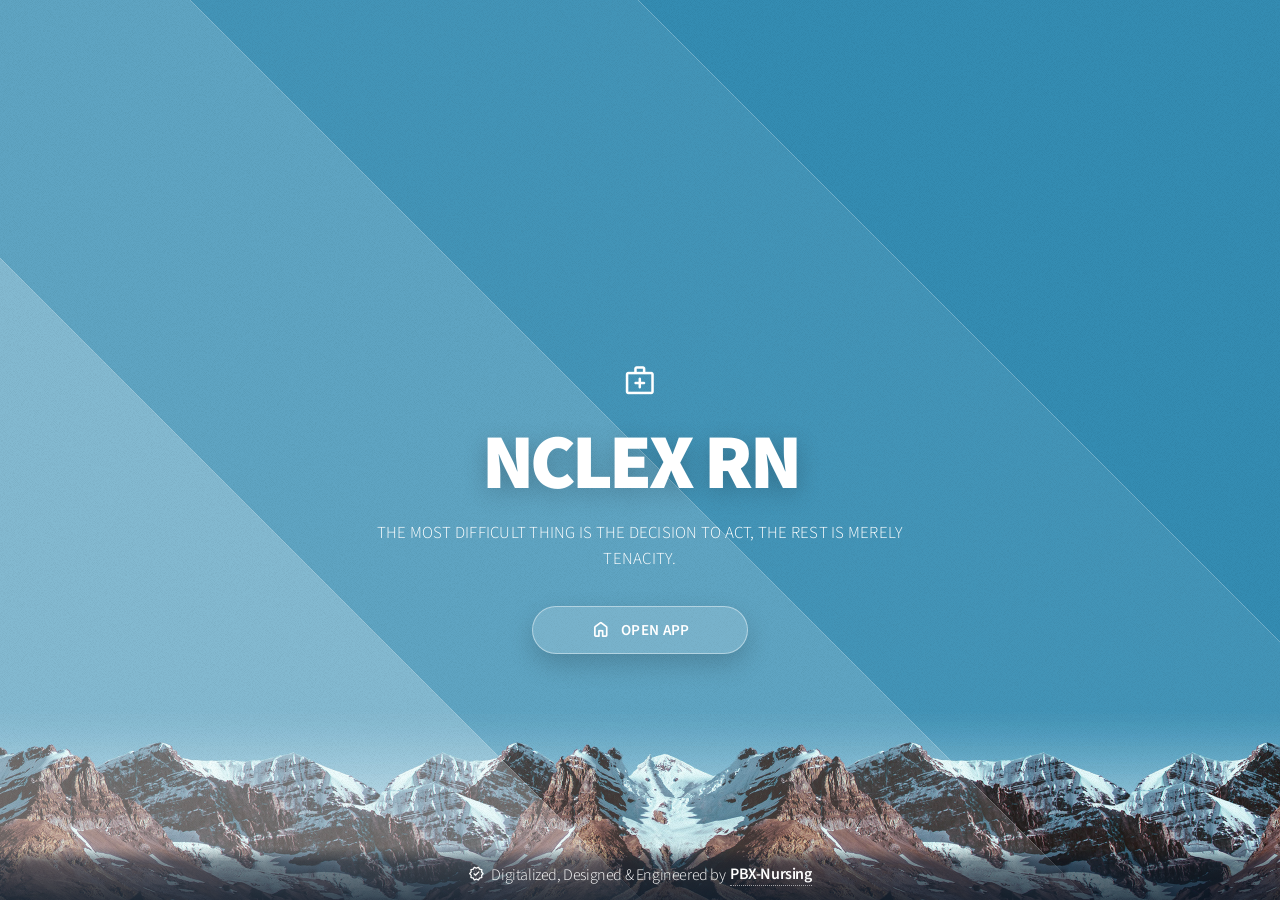
==== commit d542956f: "Add files via upload" ====
--- a/index.html
+++ b/index.html
@@ -39,7 +39,7 @@
           <span class="copyright">
             <span class="material-symbols-rounded footer-icon" aria-hidden="true">verified</span>
             Digitalized, Designed &amp; Engineered by
-            <a href="https://www.instagram.com/pbx0008nclexrn/" target="_blank" rel="noopener noreferrer">PBX-0008</a>
+            <a href="https://pbxnursing.com" target="_blank" rel="noopener noreferrer">PBX-Nursing</a>
           </span>
         </footer>
       </div>
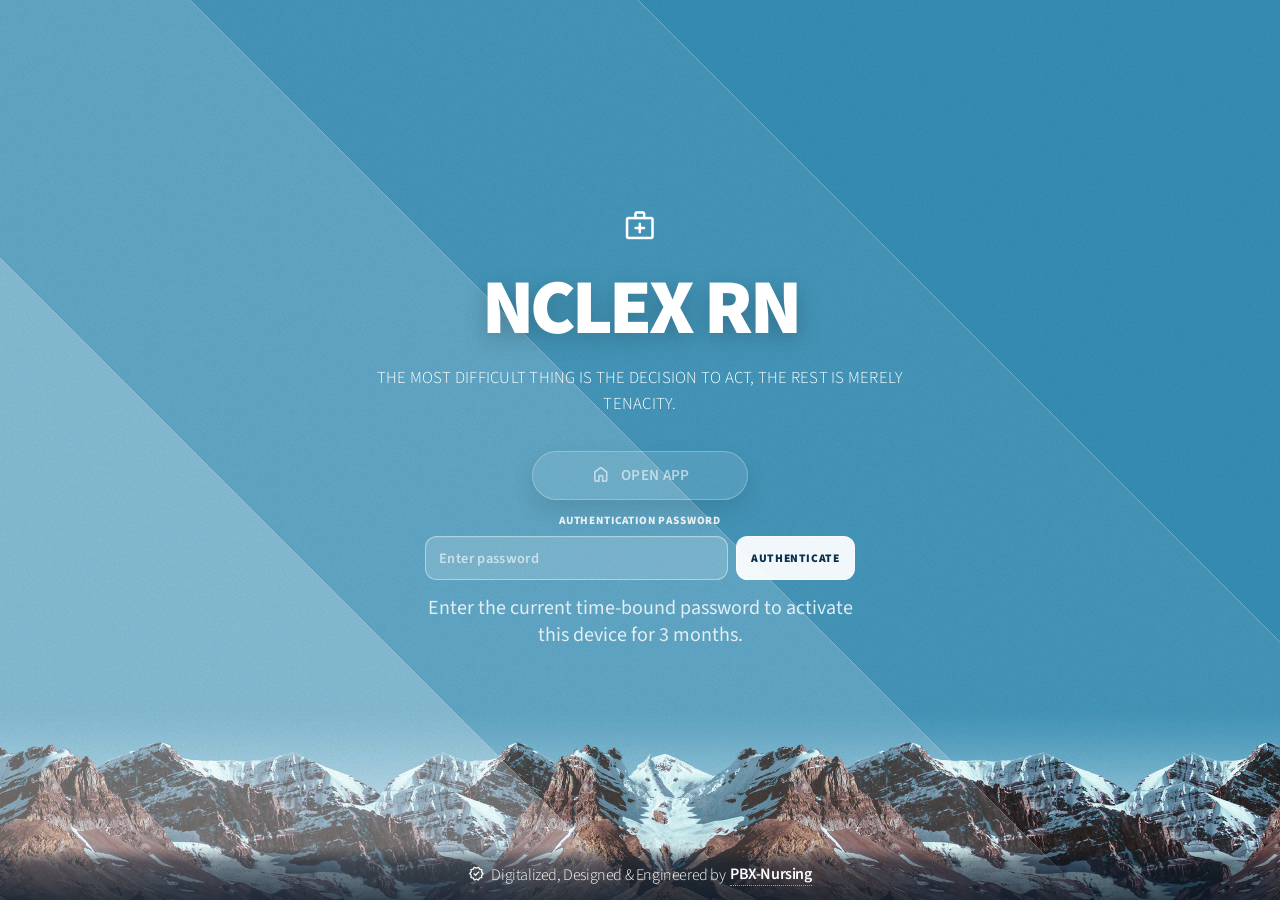
==== commit 8c1dbcf5: "Add files via upload" ====
--- a/index.html
+++ b/index.html
@@ -11,6 +11,7 @@
     <link rel="preconnect" href="https://fonts.gstatic.com" crossorigin />
     <link rel="stylesheet" href="https://fonts.googleapis.com/css2?family=Material+Symbols+Rounded:opsz,wght,FILL,GRAD@24,400,1,0" />
     <link rel="stylesheet" href="assets/css/main.css" />
+    <script src="assets/auth.js"></script>
     <noscript><link rel="stylesheet" href="assets/css/noscript.css" /></noscript>
   </head>
   <body class="is-preload">
@@ -27,13 +28,32 @@
           <nav aria-label="Main software navigation">
             <ul>
               <li class="center-action">
-                <a href="main.html" class="launch-button" aria-label="Open NCLEX RN main page" title="Open NCLEX RN main page">
+                <a href="main.html" id="launchButton" class="launch-button" aria-label="Open NCLEX RN main page" title="Open NCLEX RN main page">
                   <span class="material-symbols-rounded" aria-hidden="true">home</span>
                   <span class="button-text">OPEN APP</span>
                 </a>
               </li>
             </ul>
           </nav>
+
+          <section class="device-auth-panel" id="deviceAuthPanel" aria-label="Device authentication">
+            <form id="deviceAuthForm" class="device-auth-form" autocomplete="off">
+              <label for="deviceAuthPassword">AUTHENTICATION PASSWORD</label>
+              <div class="device-auth-entry">
+                <input id="deviceAuthPassword" name="password" type="password" inputmode="text" autocomplete="off" autocapitalize="none" spellcheck="false" placeholder="Enter password" aria-describedby="deviceAuthStatus" />
+                <button type="submit" id="deviceAuthSubmit">AUTHENTICATE</button>
+              </div>
+            </form>
+            <p class="device-auth-status" id="deviceAuthStatus" role="status" aria-live="polite"></p>
+            <div class="device-auth-active" id="deviceAuthActive" hidden>
+              <span class="material-symbols-rounded" aria-hidden="true">verified_user</span>
+              <div>
+                <strong>Device Authenticated</strong>
+                <span id="deviceAuthRemaining">Remaining: --</span>
+                <small id="deviceAuthExpiry"></small>
+              </div>
+            </div>
+          </section>
         </header>
         <footer id="footer">
           <span class="copyright">
@@ -45,8 +65,99 @@
       </div>
     </div>
     <script>
-      window.addEventListener('load', () => document.body.classList.remove('is-preload'));
-      window.onorientationchange = () => { document.body.scrollTop = 0; };
+      (function () {
+        const launchButton = document.getElementById('launchButton');
+        const authPanel = document.getElementById('deviceAuthPanel');
+        const authForm = document.getElementById('deviceAuthForm');
+        const passwordInput = document.getElementById('deviceAuthPassword');
+        const submitButton = document.getElementById('deviceAuthSubmit');
+        const statusText = document.getElementById('deviceAuthStatus');
+        const activeBox = document.getElementById('deviceAuthActive');
+        const remainingText = document.getElementById('deviceAuthRemaining');
+        const expiryText = document.getElementById('deviceAuthExpiry');
+        let countdownTimer = null;
+
+        function setLocked(locked) {
+          launchButton.classList.toggle('auth-locked', locked);
+          launchButton.setAttribute('aria-disabled', locked ? 'true' : 'false');
+        }
+
+        function showLogin(message, isError) {
+          authForm.hidden = false;
+          activeBox.hidden = true;
+          authPanel.classList.remove('is-authenticated');
+          setLocked(true);
+          statusText.textContent = message || 'Enter the current time-bound password to activate this device for 3 months.';
+          statusText.classList.toggle('is-error', Boolean(isError));
+          if (countdownTimer) {
+            clearInterval(countdownTimer);
+            countdownTimer = null;
+          }
+        }
+
+        function updateActiveState() {
+          const current = window.PBXAuth.status();
+          if (!current.valid) {
+            const msg = current.reason === 'expired'
+              ? 'Authentication expired. Enter a new password to reactivate this device.'
+              : current.reason === 'clock'
+                ? 'Authentication could not be verified because the device clock moved backward.'
+                : 'Enter the current time-bound password to activate this device for 3 months.';
+            showLogin(msg, current.reason === 'expired' || current.reason === 'clock');
+            return;
+          }
+
+          authForm.hidden = true;
+          activeBox.hidden = false;
+          authPanel.classList.add('is-authenticated');
+          statusText.textContent = '';
+          statusText.classList.remove('is-error');
+          setLocked(false);
+          remainingText.textContent = 'Remaining: ' + window.PBXAuth.formatRemaining(current.remainingMs);
+          expiryText.textContent = 'Valid until ' + window.PBXAuth.formatIST(current.state.expiresAt);
+        }
+
+        function startCountdown() {
+          if (countdownTimer) clearInterval(countdownTimer);
+          updateActiveState();
+          countdownTimer = setInterval(updateActiveState, 1000);
+        }
+
+        launchButton.addEventListener('click', function (event) {
+          if (!window.PBXAuth.status().valid) {
+            event.preventDefault();
+            showLogin('Authenticate this device before opening the app.', true);
+            passwordInput.focus();
+          }
+        });
+
+        authForm.addEventListener('submit', function (event) {
+          event.preventDefault();
+          submitButton.disabled = true;
+          const result = window.PBXAuth.authenticate(passwordInput.value);
+          passwordInput.value = '';
+          submitButton.disabled = false;
+
+          if (!result.ok) {
+            const message = result.reason === 'storage'
+              ? 'Authentication cannot be saved because local browser storage is unavailable.'
+              : 'Invalid or expired password. Use the password for the current IST time.';
+            showLogin(message, true);
+            passwordInput.focus();
+            return;
+          }
+
+          startCountdown();
+        });
+
+        window.addEventListener('storage', startCountdown);
+        window.addEventListener('pageshow', startCountdown);
+        window.addEventListener('focus', updateActiveState);
+        window.addEventListener('load', () => document.body.classList.remove('is-preload'));
+        window.onorientationchange = () => { document.body.scrollTop = 0; };
+
+        startCountdown();
+      })();
     </script>
   </body>
 </html>
--- a/assets/css/main.css
+++ b/assets/css/main.css
@@ -2071,3 +2071,184 @@
 /* v96: login/password and mandatory location removed */
 .welcome-access-card { display: none !important; }
 #header nav a.launch-button.is-disabled { opacity: 1 !important; pointer-events: auto !important; cursor: pointer !important; }
+
+/* --- v100: 3-month device authentication (IST time-key) --- */
+.device-auth-panel {
+  width: min(92vw, 430px);
+  margin: .9rem auto 0;
+  text-align: center;
+}
+
+.device-auth-form {
+  display: grid;
+  gap: .48rem;
+}
+
+.device-auth-form[hidden],
+.device-auth-active[hidden] {
+  display: none !important;
+}
+
+.device-auth-form label {
+  color: rgba(255,255,255,.9);
+  font-size: .7rem;
+  font-weight: 800;
+  letter-spacing: .075em;
+  line-height: 1.25;
+}
+
+.device-auth-entry {
+  display: grid;
+  grid-template-columns: minmax(0, 1fr) auto;
+  gap: .48rem;
+  align-items: stretch;
+}
+
+.device-auth-entry input {
+  width: 100%;
+  min-width: 0;
+  height: 2.8rem;
+  border: 1px solid rgba(255,255,255,.42);
+  border-radius: .72rem;
+  background: rgba(255,255,255,.16);
+  color: #fff;
+  padding: 0 .82rem;
+  font-family: 'Source Sans Pro', sans-serif;
+  font-size: .9rem;
+  font-weight: 600 !important;
+  letter-spacing: .025em;
+  outline: 0;
+  box-shadow: inset 0 1px 0 rgba(255,255,255,.08);
+}
+
+.device-auth-entry input::placeholder {
+  color: rgba(255,255,255,.62);
+}
+
+.device-auth-entry input:focus {
+  border-color: rgba(255,255,255,.9);
+  box-shadow: 0 0 0 3px rgba(255,255,255,.15);
+}
+
+.device-auth-entry button {
+  min-height: 2.8rem;
+  border: 1px solid rgba(255,255,255,.72);
+  border-radius: .72rem;
+  background: rgba(255,255,255,.93);
+  color: #08304f;
+  padding: 0 .9rem;
+  font-family: 'Source Sans Pro', sans-serif;
+  font-size: .72rem;
+  font-weight: 900;
+  letter-spacing: .055em;
+  cursor: pointer;
+  transition: transform .18s ease, background-color .18s ease, box-shadow .18s ease;
+}
+
+.device-auth-entry button:hover {
+  background: #fff;
+  box-shadow: 0 .45rem 1.1rem rgba(0,0,0,.14);
+  transform: translateY(-1px);
+}
+
+.device-auth-entry button:active { transform: translateY(0); }
+.device-auth-entry button:disabled { opacity: .65; cursor: wait; }
+
+.device-auth-status {
+  min-height: 1.15rem;
+  margin: .48rem 0 0;
+  color: rgba(255,255,255,.82);
+  font-size: .72rem;
+  font-weight: 400 !important;
+  letter-spacing: 0;
+  line-height: 1.35;
+}
+
+.device-auth-status.is-error {
+  color: #fff;
+  font-weight: 700 !important;
+}
+
+.device-auth-active {
+  display: inline-flex;
+  align-items: center;
+  justify-content: center;
+  gap: .55rem;
+  margin: 0 auto;
+  padding: .58rem .85rem;
+  border: 1px solid rgba(255,255,255,.3);
+  border-radius: .85rem;
+  background: rgba(2, 20, 38, .24);
+  color: #fff;
+  text-align: left;
+  box-shadow: 0 .55rem 1.5rem rgba(0,0,0,.1);
+  backdrop-filter: blur(5px);
+  -webkit-backdrop-filter: blur(5px);
+}
+
+.device-auth-active > .material-symbols-rounded {
+  flex: 0 0 auto;
+  font-size: 1.45rem;
+}
+
+.device-auth-active > div {
+  display: grid;
+  gap: .04rem;
+}
+
+.device-auth-active strong {
+  font-size: .77rem;
+  font-weight: 800;
+  line-height: 1.25;
+  letter-spacing: .025em;
+}
+
+.device-auth-active span:not(.material-symbols-rounded) {
+  font-size: .72rem;
+  font-weight: 700;
+  line-height: 1.3;
+  letter-spacing: .015em;
+}
+
+.device-auth-active small {
+  color: rgba(255,255,255,.72);
+  font-size: .63rem;
+  line-height: 1.3;
+  letter-spacing: 0;
+}
+
+#header nav a.launch-button.auth-locked {
+  opacity: .62 !important;
+  filter: saturate(.72);
+  cursor: not-allowed !important;
+}
+
+@media screen and (max-width: 520px) {
+  .device-auth-panel {
+    width: min(94vw, 370px);
+    margin-top: .72rem;
+  }
+
+  .device-auth-entry {
+    grid-template-columns: 1fr;
+  }
+
+  .device-auth-entry input,
+  .device-auth-entry button {
+    height: 2.55rem;
+    min-height: 2.55rem;
+  }
+
+  .device-auth-active {
+    max-width: 100%;
+    padding: .52rem .7rem;
+  }
+}
+
+@media screen and (max-height: 690px) and (max-width: 736px) {
+  .device-auth-panel { margin-top: .5rem; }
+  .device-auth-form label { font-size: .64rem; }
+  .device-auth-status { font-size: .66rem; margin-top: .32rem; }
+  .device-auth-entry input,
+  .device-auth-entry button { height: 2.35rem; min-height: 2.35rem; }
+}
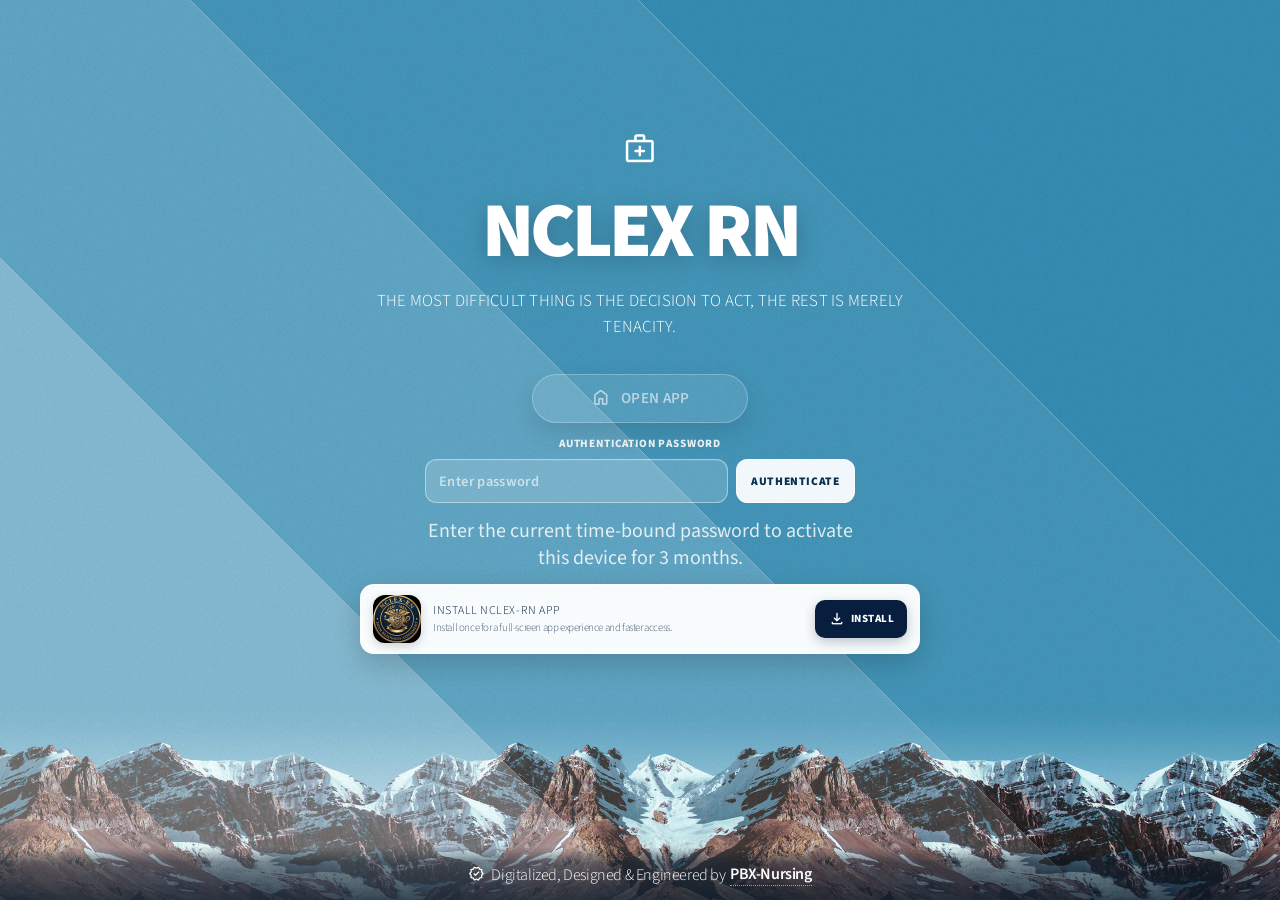
==== commit c48300b4: "Add files via upload" ====
--- a/index.html
+++ b/index.html
@@ -7,11 +7,20 @@
     <meta name="viewport" content="width=device-width, initial-scale=1, viewport-fit=cover" />
     <meta name="description" content="NCLEX RN learning software launch page" />
     <meta name="theme-color" content="#0067A9" />
+    <link rel="manifest" href="manifest.webmanifest" />
+    <link rel="icon" type="image/png" sizes="32x32" href="assets/icons/favicon-32.png" />
+    <link rel="apple-touch-icon" sizes="180x180" href="assets/icons/apple-touch-icon.png" />
+    <meta name="mobile-web-app-capable" content="yes" />
+    <meta name="apple-mobile-web-app-capable" content="yes" />
+    <meta name="apple-mobile-web-app-status-bar-style" content="black-translucent" />
+    <meta name="apple-mobile-web-app-title" content="NCLEX-RN" />
     <link rel="preconnect" href="https://fonts.googleapis.com" />
     <link rel="preconnect" href="https://fonts.gstatic.com" crossorigin />
     <link rel="stylesheet" href="https://fonts.googleapis.com/css2?family=Material+Symbols+Rounded:opsz,wght,FILL,GRAD@24,400,1,0" />
     <link rel="stylesheet" href="assets/css/main.css" />
     <script src="assets/auth.js"></script>
+    <script src="assets/haptics.js" defer></script>
+    <script src="assets/pwa.js" defer></script>
     <noscript><link rel="stylesheet" href="assets/css/noscript.css" /></noscript>
   </head>
   <body class="is-preload">
@@ -54,7 +63,31 @@
               </div>
             </div>
           </section>
+
+          <section class="pwa-install-panel" id="pwaInstallPanel" aria-label="Install NCLEX-RN app">
+            <div class="pwa-install-main">
+              <img class="pwa-install-icon" src="assets/icons/icon-192.png" alt="" aria-hidden="true" />
+              <div class="pwa-install-copy">
+                <strong>INSTALL NCLEX-RN APP</strong>
+                <span id="pwaInstallStatus">Install once for a full-screen app experience and faster access.</span>
+              </div>
+              <button class="pwa-install-button" id="pwaInstallButton" type="button">
+                <span class="material-symbols-rounded" aria-hidden="true">download</span>
+                <span>INSTALL</span>
+              </button>
+            </div>
+          </section>
+
         </header>
+
+        <div class="pwa-install-help" id="pwaInstallHelp" role="dialog" aria-modal="true" aria-labelledby="pwaInstallHelpTitle" aria-hidden="true" hidden>
+          <div class="pwa-install-help-backdrop" data-install-help-backdrop></div>
+          <section class="pwa-install-help-card">
+            <button class="pwa-install-help-close" type="button" data-install-help-close aria-label="Close installation instructions">×</button>
+            <h2 id="pwaInstallHelpTitle">Install NCLEX-RN</h2>
+            <p data-install-help-body></p>
+          </section>
+        </div>
         <footer id="footer">
           <span class="copyright">
             <span class="material-symbols-rounded footer-icon" aria-hidden="true">verified</span>
@@ -139,6 +172,7 @@
           submitButton.disabled = false;
 
           if (!result.ok) {
+            if (window.PBXHaptics) window.PBXHaptics.error();
             const message = result.reason === 'storage'
               ? 'Authentication cannot be saved because local browser storage is unavailable.'
               : 'Invalid or expired password. Use the password for the current IST time.';
@@ -147,6 +181,7 @@
             return;
           }
 
+          if (window.PBXHaptics) window.PBXHaptics.confirm();
           startCountdown();
         });
 
--- a/assets/css/main.css
+++ b/assets/css/main.css
@@ -2252,3 +2252,114 @@
   .device-auth-entry input,
   .device-auth-entry button { height: 2.35rem; min-height: 2.35rem; }
 }
+
+
+/* PBX PWA INSTALL */
+.pwa-install-panel {
+  width: min(560px, calc(100vw - 32px));
+  margin: 12px auto 0;
+  padding: 0;
+  text-align: left;
+}
+.pwa-install-main {
+  display: grid;
+  grid-template-columns: 48px minmax(0, 1fr) auto;
+  align-items: center;
+  gap: 12px;
+  padding: 10px 12px;
+  border-radius: 14px;
+  background: rgba(255,255,255,.96);
+  border: 1px solid rgba(255,255,255,.72);
+  box-shadow: 0 10px 28px rgba(0,0,0,.18);
+  color: #0b1d33;
+}
+.pwa-install-icon {
+  width: 48px;
+  height: 48px;
+  display: block;
+  border-radius: 12px;
+  object-fit: cover;
+  box-shadow: 0 3px 10px rgba(0,0,0,.18);
+}
+.pwa-install-copy { min-width: 0; display: flex; flex-direction: column; gap: 3px; }
+.pwa-install-copy strong { font-size: 12px; line-height: 1.15; letter-spacing: .045em; color: #071e3f; }
+.pwa-install-copy span { font-size: 11px; line-height: 1.3; color: #4b6075; }
+.pwa-install-button {
+  appearance: none;
+  border: 0;
+  min-height: 38px;
+  border-radius: 10px;
+  padding: 0 13px;
+  display: inline-flex;
+  align-items: center;
+  justify-content: center;
+  gap: 5px;
+  background: #071e3f;
+  color: #fff;
+  font: inherit;
+  font-size: 11px;
+  font-weight: 800;
+  letter-spacing: .04em;
+  cursor: pointer;
+  transition: transform .18s ease, opacity .18s ease, box-shadow .18s ease;
+  box-shadow: 0 4px 12px rgba(7,30,63,.25);
+}
+.pwa-install-button .material-symbols-rounded { font-size: 18px; }
+.pwa-install-button:active { transform: scale(.97); }
+.pwa-install-panel.is-installed .pwa-install-button { background: #166534; cursor: default; box-shadow: none; }
+.pwa-install-panel.is-installed .pwa-install-copy strong { color: #166534; }
+.pwa-install-help {
+  position: fixed;
+  inset: 0;
+  z-index: 10000;
+  display: grid;
+  place-items: center;
+  padding: 20px;
+  opacity: 0;
+  transition: opacity .18s ease;
+}
+.pwa-install-help[hidden] { display: none; }
+.pwa-install-help.is-open { opacity: 1; }
+.pwa-install-help-backdrop { position: absolute; inset: 0; background: rgba(0,0,0,.46); }
+.pwa-install-help-card {
+  position: relative;
+  z-index: 1;
+  width: min(430px, calc(100vw - 32px));
+  padding: 24px 22px 20px;
+  border-radius: 16px;
+  background: #fff;
+  color: #111827;
+  box-shadow: 0 24px 60px rgba(0,0,0,.3);
+  transform: translateY(8px) scale(.985);
+  transition: transform .18s ease;
+  text-align: left;
+}
+.pwa-install-help.is-open .pwa-install-help-card { transform: translateY(0) scale(1); }
+.pwa-install-help-card h2 { margin: 0 34px 10px 0; font-size: 19px; color: #071e3f; }
+.pwa-install-help-card p { margin: 0; font-size: 14px; line-height: 1.55; color: #374151; }
+.pwa-install-help-close {
+  position: absolute;
+  top: 10px;
+  right: 10px;
+  width: 34px;
+  height: 34px;
+  padding: 0;
+  border: 0;
+  border-radius: 50%;
+  background: #eef2f7;
+  color: #111827;
+  font-size: 24px;
+  line-height: 1;
+  cursor: pointer;
+}
+@media screen and (max-width: 520px) {
+  .pwa-install-panel { width: min(94vw, 460px); margin-top: 10px; }
+  .pwa-install-main { grid-template-columns: 42px minmax(0,1fr); gap: 9px 10px; padding: 9px 10px; }
+  .pwa-install-icon { width: 42px; height: 42px; border-radius: 10px; }
+  .pwa-install-button { grid-column: 1 / -1; width: 100%; min-height: 36px; }
+  .pwa-install-copy strong { font-size: 11px; }
+  .pwa-install-copy span { font-size: 10px; }
+}
+@media (prefers-reduced-motion: reduce) {
+  .pwa-install-button, .pwa-install-help, .pwa-install-help-card { transition: none !important; }
+}
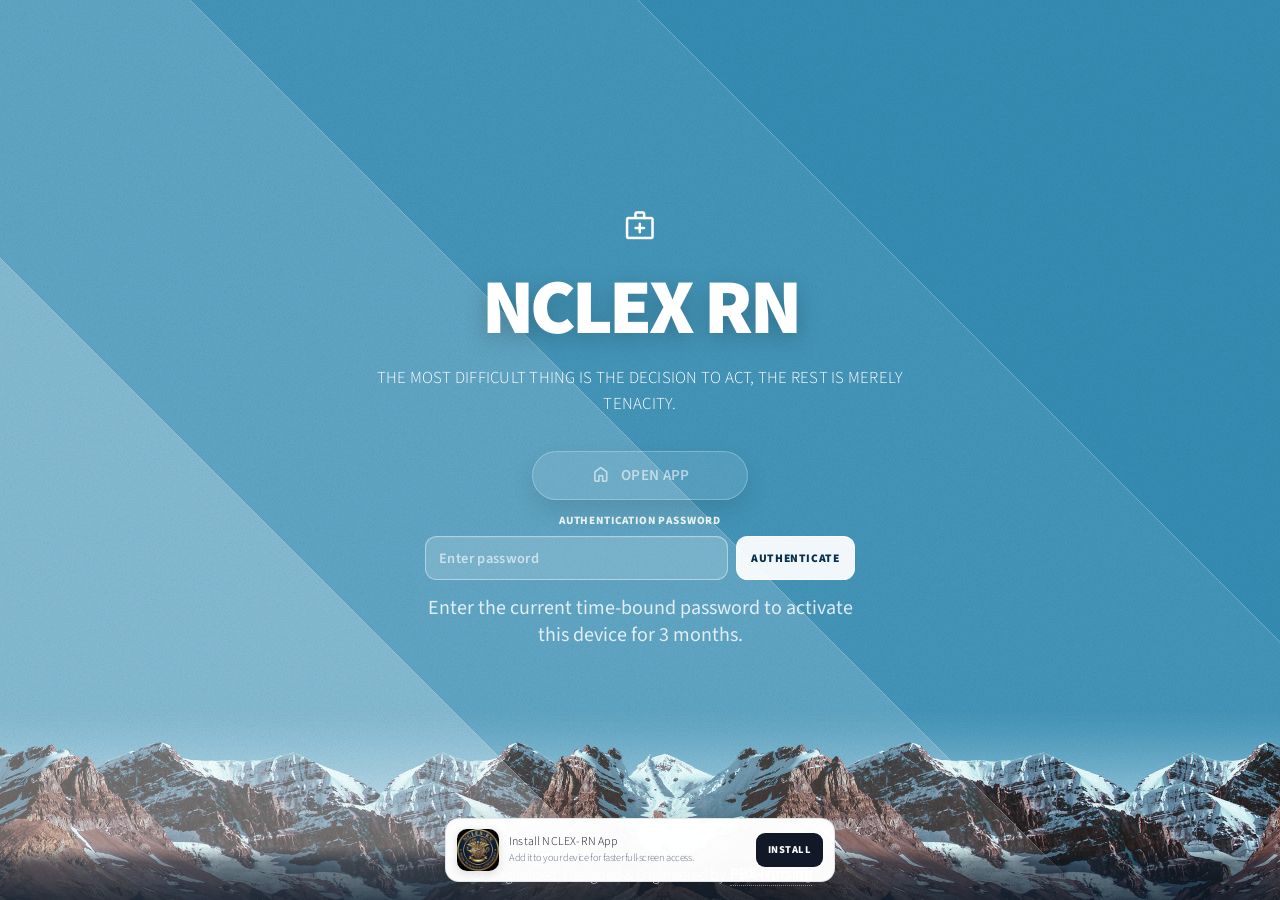
==== commit ce32b143: "Add files via upload" ====
--- a/index.html
+++ b/index.html
@@ -64,21 +64,16 @@
             </div>
           </section>
 
-          <section class="pwa-install-panel" id="pwaInstallPanel" aria-label="Install NCLEX-RN app">
-            <div class="pwa-install-main">
-              <img class="pwa-install-icon" src="assets/icons/icon-192.png" alt="" aria-hidden="true" />
-              <div class="pwa-install-copy">
-                <strong>INSTALL NCLEX-RN APP</strong>
-                <span id="pwaInstallStatus">Install once for a full-screen app experience and faster access.</span>
-              </div>
-              <button class="pwa-install-button" id="pwaInstallButton" type="button">
-                <span class="material-symbols-rounded" aria-hidden="true">download</span>
-                <span>INSTALL</span>
-              </button>
-            </div>
-          </section>
+        </header>
 
-        </header>
+        <aside class="pwa-install-toast" id="pwaInstallToast" aria-label="Install NCLEX-RN app" aria-live="polite" hidden>
+          <img class="pwa-install-toast-icon" src="assets/icons/icon-192.png" alt="" aria-hidden="true" />
+          <div class="pwa-install-toast-copy">
+            <strong>Install NCLEX-RN App</strong>
+            <span>Add it to your device for faster full-screen access.</span>
+          </div>
+          <button class="pwa-install-toast-button" id="pwaInstallButton" type="button">INSTALL</button>
+        </aside>
 
         <div class="pwa-install-help" id="pwaInstallHelp" role="dialog" aria-modal="true" aria-labelledby="pwaInstallHelpTitle" aria-hidden="true" hidden>
           <div class="pwa-install-help-backdrop" data-install-help-backdrop></div>
--- a/assets/css/main.css
+++ b/assets/css/main.css
@@ -2254,64 +2254,90 @@
 }
 
 
-/* PBX PWA INSTALL */
-.pwa-install-panel {
-  width: min(560px, calc(100vw - 32px));
-  margin: 12px auto 0;
-  padding: 0;
+/* PBX PWA INSTALL — transient browser-only prompt */
+.pwa-install-toast {
+  position: fixed;
+  left: 50%;
+  bottom: max(18px, env(safe-area-inset-bottom));
+  z-index: 10020;
+  width: min(390px, calc(100vw - 28px));
+  display: grid;
+  grid-template-columns: 42px minmax(0, 1fr) auto;
+  align-items: center;
+  gap: 10px;
+  padding: 10px 11px;
+  border: 1px solid rgba(15, 23, 42, .10);
+  border-radius: 14px;
+  background: rgba(255, 255, 255, .98);
+  color: #111827;
+  box-shadow: 0 14px 38px rgba(0, 0, 0, .24);
+  opacity: 0;
+  visibility: hidden;
+  transform: translate(-50%, 18px) scale(.985);
+  transition: opacity .62s cubic-bezier(.22,1,.36,1), transform .62s cubic-bezier(.22,1,.36,1), visibility 0s linear .62s;
   text-align: left;
-}
-.pwa-install-main {
-  display: grid;
-  grid-template-columns: 48px minmax(0, 1fr) auto;
-  align-items: center;
-  gap: 12px;
-  padding: 10px 12px;
-  border-radius: 14px;
-  background: rgba(255,255,255,.96);
-  border: 1px solid rgba(255,255,255,.72);
-  box-shadow: 0 10px 28px rgba(0,0,0,.18);
-  color: #0b1d33;
-}
-.pwa-install-icon {
-  width: 48px;
-  height: 48px;
+  pointer-events: none;
+}
+.pwa-install-toast[hidden] { display: none !important; }
+.pwa-install-toast.is-visible {
+  opacity: 1;
+  visibility: visible;
+  transform: translate(-50%, 0) scale(1);
+  transition-delay: 0s;
+  pointer-events: auto;
+}
+.pwa-install-toast.is-leaving {
+  opacity: 0;
+  visibility: hidden;
+  transform: translate(-50%, 10px) scale(.99);
+  pointer-events: none;
+}
+.pwa-install-toast-icon {
+  width: 42px;
+  height: 42px;
   display: block;
-  border-radius: 12px;
+  border-radius: 10px;
   object-fit: cover;
-  box-shadow: 0 3px 10px rgba(0,0,0,.18);
-}
-.pwa-install-copy { min-width: 0; display: flex; flex-direction: column; gap: 3px; }
-.pwa-install-copy strong { font-size: 12px; line-height: 1.15; letter-spacing: .045em; color: #071e3f; }
-.pwa-install-copy span { font-size: 11px; line-height: 1.3; color: #4b6075; }
-.pwa-install-button {
+  box-shadow: 0 2px 8px rgba(0,0,0,.14);
+}
+.pwa-install-toast-copy {
+  min-width: 0;
+  display: flex;
+  flex-direction: column;
+  gap: 2px;
+}
+.pwa-install-toast-copy strong {
+  color: #111827;
+  font-size: 12px;
+  line-height: 1.2;
+  letter-spacing: .015em;
+}
+.pwa-install-toast-copy span {
+  color: #667085;
+  font-size: 10.5px;
+  line-height: 1.3;
+}
+.pwa-install-toast-button {
   appearance: none;
   border: 0;
-  min-height: 38px;
-  border-radius: 10px;
-  padding: 0 13px;
-  display: inline-flex;
-  align-items: center;
-  justify-content: center;
-  gap: 5px;
-  background: #071e3f;
+  min-height: 34px;
+  border-radius: 9px;
+  padding: 0 12px;
+  background: #111827;
   color: #fff;
   font: inherit;
-  font-size: 11px;
+  font-size: 10.5px;
   font-weight: 800;
-  letter-spacing: .04em;
+  letter-spacing: .045em;
   cursor: pointer;
-  transition: transform .18s ease, opacity .18s ease, box-shadow .18s ease;
-  box-shadow: 0 4px 12px rgba(7,30,63,.25);
-}
-.pwa-install-button .material-symbols-rounded { font-size: 18px; }
-.pwa-install-button:active { transform: scale(.97); }
-.pwa-install-panel.is-installed .pwa-install-button { background: #166534; cursor: default; box-shadow: none; }
-.pwa-install-panel.is-installed .pwa-install-copy strong { color: #166534; }
+  transition: transform .16s ease, opacity .16s ease;
+}
+.pwa-install-toast-button:active { transform: scale(.96); }
+
 .pwa-install-help {
   position: fixed;
   inset: 0;
-  z-index: 10000;
+  z-index: 10030;
   display: grid;
   place-items: center;
   padding: 20px;
@@ -2352,14 +2378,29 @@
   line-height: 1;
   cursor: pointer;
 }
+
 @media screen and (max-width: 520px) {
-  .pwa-install-panel { width: min(94vw, 460px); margin-top: 10px; }
-  .pwa-install-main { grid-template-columns: 42px minmax(0,1fr); gap: 9px 10px; padding: 9px 10px; }
-  .pwa-install-icon { width: 42px; height: 42px; border-radius: 10px; }
-  .pwa-install-button { grid-column: 1 / -1; width: 100%; min-height: 36px; }
-  .pwa-install-copy strong { font-size: 11px; }
-  .pwa-install-copy span { font-size: 10px; }
-}
+  .pwa-install-toast {
+    width: min(94vw, 380px);
+    grid-template-columns: 38px minmax(0, 1fr) auto;
+    gap: 8px;
+    padding: 9px 10px;
+  }
+  .pwa-install-toast-icon { width: 38px; height: 38px; border-radius: 9px; }
+  .pwa-install-toast-copy strong { font-size: 11.5px; }
+  .pwa-install-toast-copy span { font-size: 9.8px; }
+  .pwa-install-toast-button { min-height: 32px; padding: 0 10px; font-size: 10px; }
+}
+
+@media (display-mode: standalone), (display-mode: fullscreen) {
+  .pwa-install-toast,
+  .pwa-install-help { display: none !important; }
+}
+
 @media (prefers-reduced-motion: reduce) {
-  .pwa-install-button, .pwa-install-help, .pwa-install-help-card { transition: none !important; }
-}
+  .pwa-install-toast,
+  .pwa-install-toast-button,
+  .pwa-install-help,
+  .pwa-install-help-card { transition: none !important; }
+}
+
